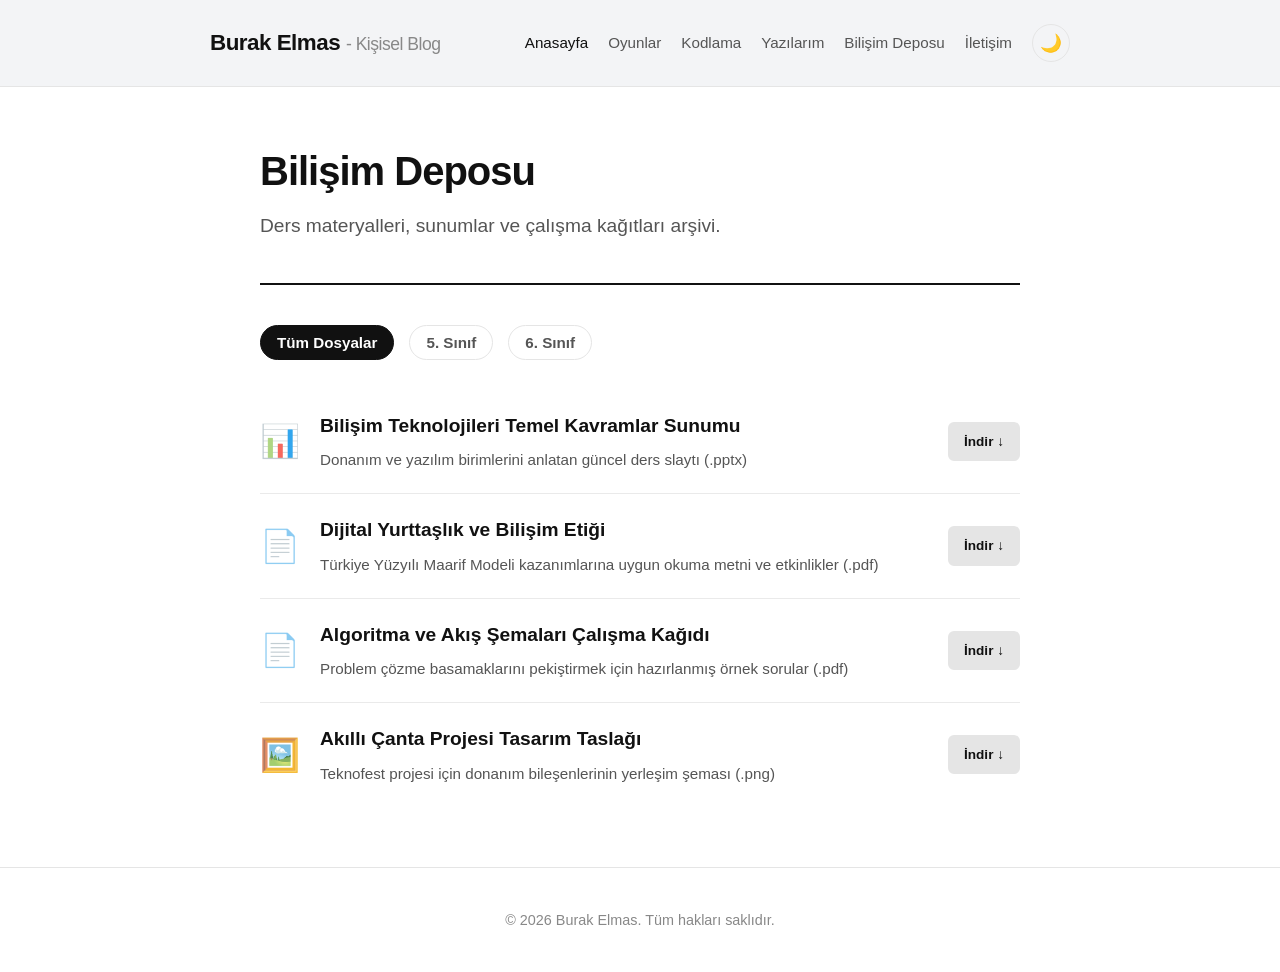
==== bilisim-deposu.html @ 51638538 "Add files via upload" ====
<!DOCTYPE html>
<html lang="tr">
<head>
    <meta charset="UTF-8">
    <meta name="viewport" content="width=device-width, initial-scale=1.0">
    <title>Bilişim Deposu - Burak Elmas</title>
    <link rel="stylesheet" href="style.css">
</head>
<body>

    <header>
        <nav>
            <div class="logo">Burak Elmas <span class="logo-sub">- Kişisel Blog</span></div>
            <ul class="menu">
                <li><a href="index.html" class="active">Anasayfa</a></li>
                <li><a href="oyunlar.html">Oyunlar</a></li>
                <li><a href="#">Kodlama</a></li>
                <li><a href="#">Yazılarım</a></li>
                <li><a href="bilisim-deposu.html">Bilişim Deposu</a></li>
                <li><a href="iletisim.html">İletişim</a></li>
                <li><button id="theme-toggle" class="theme-btn" title="Temayı Değiştir">🌙</button></li>
            </ul>
        </nav>
    </header>

    <main>
        <section class="hero">
            <h1>Bilişim Deposu</h1>
            <p>Ders materyalleri, sunumlar ve çalışma kağıtları arşivi.</p>
        </section>

        <section class="repository-section">
            
            <div class="filter-controls">
                <button class="filter-btn active" data-filter="all">Tüm Dosyalar</button>
                <button class="filter-btn" data-filter="sinif-5">5. Sınıf</button>
                <button class="filter-btn" data-filter="sinif-6">6. Sınıf</button>
            </div>

            <div class="file-list">

                <div class="file-item sinif-5">
                    <div class="file-icon">📊</div>
                    <div class="file-info">
                        <h3>Bilişim Teknolojileri Temel Kavramlar Sunumu</h3>
                        <p>Donanım ve yazılım birimlerini anlatan güncel ders slaytı (.pptx)</p>
                    </div>
                    <a href="dosyalar/temel-kavramlar.pptx" download class="download-btn">İndir &darr;</a>
                </div>

                <div class="file-item sinif-5">
                    <div class="file-icon">📄</div>
                    <div class="file-info">
                        <h3>Dijital Yurttaşlık ve Bilişim Etiği</h3>
                        <p>Türkiye Yüzyılı Maarif Modeli kazanımlarına uygun okuma metni ve etkinlikler (.pdf)</p>
                    </div>
                    <a href="dosyalar/dijital-yurttaslik.pdf" download class="download-btn">İndir &darr;</a>
                </div>

                <div class="file-item sinif-6">
                    <div class="file-icon">📄</div>
                    <div class="file-info">
                        <h3>Algoritma ve Akış Şemaları Çalışma Kağıdı</h3>
                        <p>Problem çözme basamaklarını pekiştirmek için hazırlanmış örnek sorular (.pdf)</p>
                    </div>
                    <a href="dosyalar/algoritma-calisma-kagidi.pdf" download class="download-btn">İndir &darr;</a>
                </div>

                <div class="file-item sinif-6">
                    <div class="file-icon">🖼️</div>
                    <div class="file-info">
                        <h3>Akıllı Çanta Projesi Tasarım Taslağı</h3>
                        <p>Teknofest projesi için donanım bileşenlerinin yerleşim şeması (.png)</p>
                    </div>
                    <a href="dosyalar/akilli-canta-taslak.png" download class="download-btn">İndir &darr;</a>
                </div>

            </div>
        </section>
    </main>

    <footer>
        <p>&copy; 2026 Burak Elmas. Tüm hakları saklıdır.</p>
    </footer>

    <script>
        // --- Karanlık Mod Scripti ---
        const themeToggle = document.getElementById('theme-toggle');
        const body = document.body;

        if (localStorage.getItem('theme') === 'dark') {
            body.classList.add('dark-mode');
            themeToggle.innerHTML = '☀️';
        }

        themeToggle.addEventListener('click', () => {
            body.classList.toggle('dark-mode');
            if (body.classList.contains('dark-mode')) {
                localStorage.setItem('theme', 'dark');
                themeToggle.innerHTML = '☀️';
            } else {
                localStorage.setItem('theme', 'light');
                themeToggle.innerHTML = '🌙';
            }
        });

        // --- Sınıf Filtreleme Scripti ---
        const filterBtns = document.querySelectorAll('.filter-btn');
        const fileItems = document.querySelectorAll('.file-item');

        filterBtns.forEach(btn => {
            btn.addEventListener('click', () => {
                // Aktif buton stilini değiştir
                filterBtns.forEach(b => b.classList.remove('active'));
                btn.classList.add('active');

                // Seçilen filtreyi al
                const filterValue = btn.getAttribute('data-filter');

                // Dosyaları gizle veya göster
                fileItems.forEach(item => {
                    if (filterValue === 'all' || item.classList.contains(filterValue)) {
                        item.style.display = 'flex';
                    } else {
                        item.style.display = 'none';
                    }
                });
            });
        });
    </script>

</body>
</html>
---- style.css ----
/* --- Renk Değişkenleri (Tema Yönetimi İçin) --- */
:root {
    --bg-color: #ffffff;
    --header-bg: #f3f4f6; 
    --text-primary: #111111;
    --text-secondary: #555555;
    --text-muted: #888888;
    --border-color: #e5e5e5;
    --card-border: #eaeaea;
}

/* Karanlık Mod Renkleri */
body.dark-mode {
    --bg-color: #121212; 
    --header-bg: #1a1a1a; 
    --text-primary: #f1f5f9;
    --text-secondary: #94a3b8;
    --text-muted: #64748b;
    --border-color: #334155;
    --card-border: #1e293b;
}

/* Temel Ayarlar */
* {
    box-sizing: border-box;
    margin: 0;
    padding: 0;
    font-family: -apple-system, BlinkMacSystemFont, "Segoe UI", Roboto, Helvetica, Arial, sans-serif;
}

body {
    background-color: var(--bg-color);
    color: var(--text-primary);
    line-height: 1.7;
    -webkit-font-smoothing: antialiased;
    transition: background-color 0.3s ease, color 0.3s ease; 
}

/* Header ve Navigasyon */
header {
    border-bottom: 1px solid var(--border-color);
    padding: 1.5rem 0;
    background-color: var(--header-bg);
    transition: background-color 0.3s ease;
}

nav {
    display: flex;
    justify-content: space-between;
    align-items: center;
    max-width: 900px;
    margin: auto;
    padding: 0 20px;
}

.logo {
    font-size: 1.4rem;
    font-weight: 800;
    letter-spacing: -0.5px;
    color: var(--text-primary);
}

.logo-sub {
    font-weight: 400;
    color: var(--text-muted);
    font-size: 1.1rem;
}

.menu {
    list-style: none;
    display: flex;
    align-items: center;
    gap: 20px;
}

.menu a {
    color: var(--text-secondary);
    text-decoration: none;
    font-size: 0.95rem;
    font-weight: 500;
    transition: color 0.2s ease;
}

.menu a:hover, .menu a.active {
    color: var(--text-primary);
}

/* Sadece Emoji İçeren Tema Butonu */
.theme-btn {
    background: transparent;
    border: 1px solid var(--border-color);
    color: var(--text-primary);
    width: 38px;
    height: 38px;
    border-radius: 50%;
    cursor: pointer;
    font-size: 1.1rem;
    display: flex;
    align-items: center;
    justify-content: center;
    transition: all 0.2s ease;
}

.theme-btn:hover {
    background-color: var(--border-color);
    transform: scale(1.05);
}

/* Ana İçerik Alanı */
main {
    max-width: 800px;
    margin: 0 auto;
    padding: 0 20px;
    min-height: 70vh;
}

/* Hero Bölümü */
.hero {
    padding: 60px 0 40px;
    border-bottom: 2px solid var(--text-primary);
    margin-bottom: 40px;
}

.hero h1 {
    font-size: 2.5rem;
    font-weight: 800;
    line-height: 1.2;
    letter-spacing: -1px;
    margin-bottom: 15px;
    color: var(--text-primary);
}

.hero p {
    font-size: 1.2rem;
    color: var(--text-secondary);
}

/* Yazı Kartları */
.section-header h2 {
    font-size: 1.1rem;
    text-transform: uppercase;
    letter-spacing: 2px;
    color: var(--text-muted);
    margin-bottom: 30px;
}

.post-card {
    padding: 30px 0;
    border-bottom: 1px solid var(--card-border);
}

.post-card:last-child {
    border-bottom: none;
}

.post-date {
    display: block;
    font-size: 0.85rem;
    color: var(--text-muted);
    margin-bottom: 8px;
    font-weight: 600;
    letter-spacing: 1px;
}

.post-card h3 {
    font-size: 1.8rem;
    line-height: 1.3;
    margin-bottom: 12px;
    font-weight: 700;
}

.post-card h3 a {
    color: var(--text-primary);
    text-decoration: none;
    transition: color 0.2s;
}

.post-card h3 a:hover {
    color: var(--text-secondary);
}

.post-excerpt {
    color: var(--text-secondary);
    margin-bottom: 15px;
    font-size: 1.05rem;
}

/* Okumaya Devam Et Linki */
.read-more {
    display: inline-flex;
    align-items: center;
    color: var(--text-primary);
    text-decoration: none;
    font-weight: 600;
    font-size: 0.9rem;
    border-bottom: 1px solid transparent;
    transition: border-color 0.2s ease;
}

.read-more:hover {
    border-color: var(--text-primary);
}

/* Footer Tasarımı */
footer {
    text-align: center;
    padding: 40px 20px;
    border-top: 1px solid var(--border-color);
    color: var(--text-muted);
    font-size: 0.9rem;
    margin-top: 60px;
}
/* --- BİLİŞİM DEPOSU SAYFASI EKLENTİLERİ --- */

/* Filtreleme Butonları */
.filter-controls {
    display: flex;
    gap: 15px;
    margin-bottom: 30px;
}

.filter-btn {
    background-color: transparent;
    border: 1px solid var(--border-color);
    color: var(--text-secondary);
    padding: 8px 16px;
    border-radius: 20px;
    cursor: pointer;
    font-size: 0.95rem;
    font-weight: 600;
    transition: all 0.2s ease;
}

.filter-btn:hover {
    border-color: var(--text-primary);
    color: var(--text-primary);
}

.filter-btn.active {
    background-color: var(--text-primary);
    color: var(--bg-color);
    border-color: var(--text-primary);
}

/* Dosya Listesi ve Elemanları */
.file-list {
    display: flex;
    flex-direction: column;
}

.file-item {
    display: flex;
    align-items: center;
    padding: 20px 0;
    border-bottom: 1px solid var(--card-border);
    transition: transform 0.2s ease;
}

.file-item:last-child {
    border-bottom: none;
}

.file-item:hover {
    transform: translateX(5px); /* Üzerine gelince hafif sağa kayma efekti */
}

.file-icon {
    font-size: 2rem;
    margin-right: 20px;
    opacity: 0.8;
}

.file-info {
    flex-grow: 1;
}

.file-info h3 {
    font-size: 1.2rem;
    color: var(--text-primary);
    margin-bottom: 5px;
    font-weight: 600;
}

.file-info p {
    font-size: 0.95rem;
    color: var(--text-secondary);
}

/* İndir Butonu */
.download-btn {
    display: inline-flex;
    align-items: center;
    padding: 8px 16px;
    background-color: var(--border-color);
    color: var(--text-primary);
    text-decoration: none;
    font-size: 0.85rem;
    font-weight: 700;
    border-radius: 6px;
    transition: all 0.2s ease;
    margin-left: 20px;
}

.download-btn:hover {
    background-color: var(--text-primary);
    color: var(--bg-color);
}
/* --- OYUNLAR SAYFASI EKLENTİLERİ --- */

/* Izgara (Grid) Yapısı: Kutuları yan yana dizer */
.games-grid {
    display: grid;
    grid-template-columns: repeat(auto-fit, minmax(220px, 1fr));
    gap: 30px;
    margin-top: 20px;
    margin-bottom: 50px;
}

/* Oyun Kartlarının Temel Tasarımı */
.game-card {
    display: flex;
    flex-direction: column;
    align-items: center;
    justify-content: center;
    padding: 40px 20px;
    border-radius: 20px;
    text-decoration: none;
    transition: transform 0.3s ease, box-shadow 0.3s ease;
    text-align: center;
    border: 2px solid rgba(0,0,0,0.05);
}

.game-card:hover {
    transform: translateY(-8px); /* Üzerine gelince yukarı kalkma efekti */
    box-shadow: 0 15px 25px rgba(0,0,0,0.1);
}

.game-icon {
    font-size: 3.5rem;
    margin-bottom: 15px;
    transition: transform 0.3s ease;
}

.game-card:hover .game-icon {
    transform: scale(1.1); /* Üzerine gelince emojiyi hafif büyütür */
}

.game-card h3 {
    font-size: 1.4rem;
    margin-bottom: 10px;
    font-weight: 800;
}

.game-card p {
    font-size: 0.95rem;
    line-height: 1.4;
    opacity: 0.85;
}

/* Tatlı ve Farklı Renkler (Pastel Tonlar) */
.game-card.hanoi {
    background-color: #dbeafe; /* Pastel Mavi */
    color: #1e3a8a; /* Koyu Mavi Yazı */
}

.game-card.sudoku {
    background-color: #dcfce7; /* Pastel Yeşil */
    color: #166534; /* Koyu Yeşil Yazı */
}

.game-card.kurt {
    background-color: #fef08a; /* Pastel Sarı */
    color: #854d0e; /* Koyu Hardal/Kahverengi Yazı */
}

/* Karanlık Mod İstisnası */
body.dark-mode .game-card.hanoi,
body.dark-mode .game-card.sudoku,
body.dark-mode .game-card.kurt {
    /* Karanlık modda da bu kartların içindeki yazı renklerini sabit tutuyoruz ki okunaklı olsunlar */
}
/* Oyun 4: Satranç (Pastel Mor) */
.game-card.satranc {
    background-color: #f3e8ff; /* Pastel Mor */
    color: #581c87; /* Koyu Mor Yazı */
}

/* Karanlık mod istisnasına satrancı da ekliyoruz ki renkleri bozulmasın */
body.dark-mode .game-card.satranc {
    color: #581c87;
}

/* --- İLETİŞİM SAYFASI EKLENTİLERİ --- */

.contact-section {
    display: flex;
    justify-content: center;
    align-items: center;
    padding: 20px 0 60px 0;
}

.social-links {
    display: flex;
    gap: 30px;
    width: 100%;
    max-width: 600px;
}

/* Sosyal Medya Kartları Temel Tasarımı */
.social-card {
    flex: 1;
    display: flex;
    align-items: center;
    padding: 25px;
    border-radius: 15px;
    text-decoration: none;
    transition: transform 0.3s ease, box-shadow 0.3s ease;
    border: 1px solid var(--border-color);
}

.social-card:hover {
    transform: translateY(-5px);
    box-shadow: 0 10px 20px rgba(0,0,0,0.05);
}

.social-icon {
    font-size: 2.5rem;
    margin-right: 20px;
}

.social-text h3 {
    font-size: 1.3rem;
    margin-bottom: 5px;
    font-weight: 700;
}

.social-text p {
    font-size: 0.95rem;
    opacity: 0.9;
}

/* Instagram Kartı Renkleri */
.social-card.instagram {
    background: linear-gradient(45deg, #f09433 0%, #e6683c 25%, #dc2743 50%, #cc2366 75%, #bc1888 100%);
    color: white;
    border: none;
}

/* YouTube Kartı Renkleri */
.social-card.youtube {
    background-color: #ff0000;
    color: white;
    border: none;
}

/* Mobil Uyumluluk İçin (Ekran küçüldüğünde alt alta geçsin) */
@media (max-width: 600px) {
    .social-links {
        flex-direction: column;
    }
}
/* --- RESİMLİ YAZI LİSTESİ (ARTICLE CARD) TASARIMI --- */

.article-list {
    display: flex;
    flex-direction: column;
    gap: 30px;
    margin-bottom: 50px;
}

.article-card {
    display: flex;
    gap: 25px;
    padding: 20px;
    border: 1px solid var(--card-border);
    border-radius: 12px;
    transition: transform 0.2s ease, box-shadow 0.2s ease, border-color 0.2s ease;
    background-color: transparent;
}

.article-card:hover {
    transform: translateY(-3px);
    box-shadow: 0 8px 20px rgba(0,0,0,0.06);
    border-color: var(--text-primary);
}

.article-thumb {
    flex-shrink: 0;
    width: 220px;
    height: 150px;
    border-radius: 8px;
    overflow: hidden;
}

.article-thumb img {
    width: 100%;
    height: 100%;
    object-fit: cover; /* Resmi en-boy oranını bozmadan kutuya sığdırır */
    transition: transform 0.3s ease;
}

.article-card:hover .article-thumb img {
    transform: scale(1.05); /* Üzerine gelince resim hafifçe yakınlaşır */
}

.article-content {
    flex-grow: 1;
    display: flex;
    flex-direction: column;
    justify-content: center;
}

.article-content h3 {
    font-size: 1.4rem;
    margin-bottom: 10px;
    line-height: 1.3;
}

.article-content h3 a {
    color: var(--text-primary);
    text-decoration: none;
    transition: color 0.2s ease;
}

.article-content h3 a:hover {
    color: var(--text-secondary);
}

/* Mobilde ve Dar Ekranlarda Görünüm */
@media (max-width: 650px) {
    .article-card {
        flex-direction: column; /* Mobilde resim üste, yazı alta geçer */
        padding: 15px;
        gap: 15px;
    }
    
    .article-thumb {
        width: 100%;
        height: 200px;
    }
}
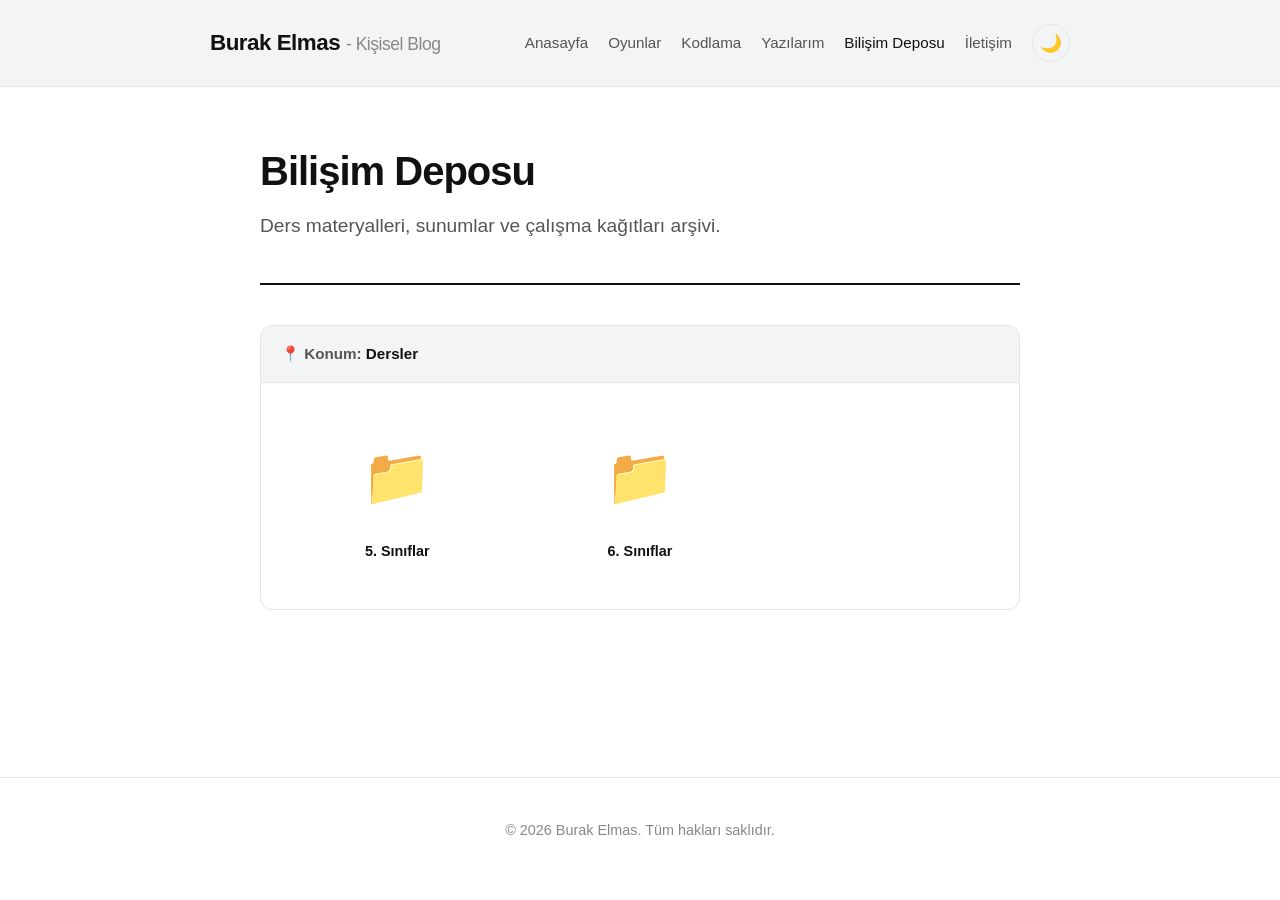
==== commit e78a7392: "v0.2" ====
--- a/bilisim-deposu.html
+++ b/bilisim-deposu.html
@@ -12,11 +12,11 @@
         <nav>
             <div class="logo">Burak Elmas <span class="logo-sub">- Kişisel Blog</span></div>
             <ul class="menu">
-                <li><a href="index.html" class="active">Anasayfa</a></li>
+                <li><a href="index.html">Anasayfa</a></li>
                 <li><a href="oyunlar.html">Oyunlar</a></li>
-                <li><a href="#">Kodlama</a></li>
-                <li><a href="#">Yazılarım</a></li>
-                <li><a href="bilisim-deposu.html">Bilişim Deposu</a></li>
+                <li><a href="kodlama.html">Kodlama</a></li>
+                <li><a href="yazilarim.html">Yazılarım</a></li>
+                <li><a href="bilisim-deposu.html" class="active">Bilişim Deposu</a></li>
                 <li><a href="iletisim.html">İletişim</a></li>
                 <li><button id="theme-toggle" class="theme-btn" title="Temayı Değiştir">🌙</button></li>
             </ul>
@@ -29,53 +29,16 @@
             <p>Ders materyalleri, sunumlar ve çalışma kağıtları arşivi.</p>
         </section>
 
-        <section class="repository-section">
+        <section class="file-manager">
             
-            <div class="filter-controls">
-                <button class="filter-btn active" data-filter="all">Tüm Dosyalar</button>
-                <button class="filter-btn" data-filter="sinif-5">5. Sınıf</button>
-                <button class="filter-btn" data-filter="sinif-6">6. Sınıf</button>
+            <div class="path-bar">
+                <span>📍 Konum: </span>
+                <span id="current-path" class="path-text">Dersler</span>
             </div>
 
-            <div class="file-list">
-
-                <div class="file-item sinif-5">
-                    <div class="file-icon">📊</div>
-                    <div class="file-info">
-                        <h3>Bilişim Teknolojileri Temel Kavramlar Sunumu</h3>
-                        <p>Donanım ve yazılım birimlerini anlatan güncel ders slaytı (.pptx)</p>
-                    </div>
-                    <a href="dosyalar/temel-kavramlar.pptx" download class="download-btn">İndir &darr;</a>
+            <div id="explorer-window" class="explorer-grid">
                 </div>
 
-                <div class="file-item sinif-5">
-                    <div class="file-icon">📄</div>
-                    <div class="file-info">
-                        <h3>Dijital Yurttaşlık ve Bilişim Etiği</h3>
-                        <p>Türkiye Yüzyılı Maarif Modeli kazanımlarına uygun okuma metni ve etkinlikler (.pdf)</p>
-                    </div>
-                    <a href="dosyalar/dijital-yurttaslik.pdf" download class="download-btn">İndir &darr;</a>
-                </div>
-
-                <div class="file-item sinif-6">
-                    <div class="file-icon">📄</div>
-                    <div class="file-info">
-                        <h3>Algoritma ve Akış Şemaları Çalışma Kağıdı</h3>
-                        <p>Problem çözme basamaklarını pekiştirmek için hazırlanmış örnek sorular (.pdf)</p>
-                    </div>
-                    <a href="dosyalar/algoritma-calisma-kagidi.pdf" download class="download-btn">İndir &darr;</a>
-                </div>
-
-                <div class="file-item sinif-6">
-                    <div class="file-icon">🖼️</div>
-                    <div class="file-info">
-                        <h3>Akıllı Çanta Projesi Tasarım Taslağı</h3>
-                        <p>Teknofest projesi için donanım bileşenlerinin yerleşim şeması (.png)</p>
-                    </div>
-                    <a href="dosyalar/akilli-canta-taslak.png" download class="download-btn">İndir &darr;</a>
-                </div>
-
-            </div>
         </section>
     </main>
 
@@ -84,15 +47,112 @@
     </footer>
 
     <script>
-        // --- Karanlık Mod Scripti ---
+// --- KLASÖR VE DOSYA SİSTEMİ ---
+        const dosyaSistemi = {
+            "Dersler": [
+                { tip: "klasor", ad: "5. Sınıflar", hedef: "5. Siniflar" },
+                { tip: "klasor", ad: "6. Sınıflar", hedef: "6. Siniflar" }
+
+            ],
+            
+            // --- 5. SINIFLAR ANA KLASÖRÜ ---
+            "5. Siniflar": [
+                { tip: "klasor", ad: "Ana Dizine Dön", hedef: "Dersler", ikon: "↩️" },
+                { tip: "klasor", ad: "Mart-Son", hedef: "5. Siniflar - Mart-Son" },
+                { tip: "klasor", ad: "Nisan-1", hedef: "5. Siniflar - Nisan-1" },
+                { tip: "klasor", ad: "Nisan-2", hedef: "5. Siniflar - Nisan-2" },
+                { tip: "klasor", ad: "Nisan-3", hedef: "5. Siniflar - Nisan-3" }
+        
+            ],
+            
+            // --- 6. SINIFLAR ANA KLASÖRÜ ---
+            "6. Siniflar": [
+                { tip: "klasor", ad: "Ana Dizine Dön", hedef: "Dersler", ikon: "↩️" },
+                { tip: "klasor", ad: "Mart-Son", hedef: "6. Siniflar - Mart-Son" },
+                { tip: "klasor", ad: "Nisan-1", hedef: "6. Siniflar - Nisan-1" },
+                { tip: "klasor", ad: "Nisan-2", hedef: "6. Siniflar - Nisan-2" },
+                { tip: "klasor", ad: "Nisan-3", hedef: "6. Siniflar - Nisan-3" }
+            ],
+
+            
+
+            // --- YENİ EKLENEN ALT KLASÖRLERİN İÇERİKLERİ ---
+            // Bu klasörlere şimdilik sadece "Geri Dön" butonu ekledik. Kendi ders materyallerini buralara yerleştirebilirsin.
+            
+            "5. Siniflar - Mart-Son": [ { tip: "klasor", ad: "Üst Klasöre Dön", hedef: "5. Siniflar", ikon: "↩️" },
+                { tip: "dosya", ad: "Problem-Belirleme-ve-Algoritma-Olusturma-1.pdf", url: "dersler/5_sinif/Problem-Belirleme-ve-Algoritma-Olusturma-1.pdf" },
+                { tip: "dosya", ad: "problem çözme oyunu.pptx", url: "dersler/5_sinif/problem çözme oyunu.pptx" },
+                { tip: "dosya", ad: "2.Dönem 2. Hafta Problem Çözme Stratejileri.pptx", url: "dersler/5_sinif/2.Dönem 2. Hafta Problem Çözme Stratejileri.pptx" },
+                { tip: "dosya", ad: "2. Dönem 1. Hafta Problem.pptx", url: "dersler/5_sinif/2. Dönem 1. Hafta Problem.pptx" }
+ ],
+            "5. Siniflar - Nisan-1": [ { tip: "klasor", ad: "Üst Klasöre Dön", hedef: "5. Siniflar", ikon: "↩️" } ],
+            "5. Siniflar - Nisan-2": [ { tip: "klasor", ad: "Üst Klasöre Dön", hedef: "5. Siniflar", ikon: "↩️" } ],
+            "5. Siniflar - Nisan-3": [ { tip: "klasor", ad: "Üst Klasöre Dön", hedef: "5. Siniflar", ikon: "↩️" } ],
+
+            "6. Siniflar - Mart-Son": [ { tip: "klasor", ad: "Üst Klasöre Dön", hedef: "6. Siniflar", ikon: "↩️" } ],
+            "6. Siniflar - Nisan-1": [ { tip: "klasor", ad: "Üst Klasöre Dön", hedef: "6. Siniflar", ikon: "↩️" } ],
+            "6. Siniflar - Nisan-2": [ { tip: "klasor", ad: "Üst Klasöre Dön", hedef: "6. Siniflar", ikon: "↩️" } ],
+            "6. Siniflar - Nisan-3": [ { tip: "klasor", ad: "Üst Klasöre Dön", hedef: "6. Siniflar", ikon: "↩️" } ]
+        };
+
+        const explorerWindow = document.getElementById('explorer-window');
+        const currentPathText = document.getElementById('current-path');
+
+        // Uzantıya göre uygun emojiyi seçen fonksiyon
+        function getDosyaIkonu(dosyaAdi) {
+            const ad = dosyaAdi.toLowerCase();
+            if (ad.endsWith('.pdf')) return '📕'; 
+            if (ad.endsWith('.pptx') || ad.endsWith('.ppt')) return '📊'; 
+            if (ad.endsWith('.docx') || ad.endsWith('.doc')) return '📝'; 
+            if (ad.endsWith('.xlsx') || ad.endsWith('.xls')) return '📈'; 
+            if (ad.endsWith('.zip') || ad.endsWith('.rar')) return '🗂️'; 
+            if (ad.endsWith('.png') || ad.endsWith('.jpg') || ad.endsWith('.jpeg')) return '🖼️'; 
+            return '📄'; 
+        }
+
+        // Klasör içeriğini ekrana çizen fonksiyon
+        function klasoruAc(klasorAdi) {
+            explorerWindow.innerHTML = ''; 
+            currentPathText.innerText = klasorAdi; 
+
+            const icerikler = dosyaSistemi[klasorAdi];
+
+            icerikler.forEach(oge => {
+                const itemDiv = document.createElement('div');
+                itemDiv.classList.add('explorer-item');
+
+                if (oge.tip === "klasor") {
+                    itemDiv.innerHTML = `
+                        <div class="item-icon">${oge.ikon ? oge.ikon : '📁'}</div>
+                        <div class="item-name">${oge.ad}</div>
+                    `;
+                    itemDiv.onclick = () => klasoruAc(oge.hedef); 
+                } else if (oge.tip === "dosya") {
+                    const dosyaIkonu = getDosyaIkonu(oge.ad);
+                    itemDiv.innerHTML = `
+                        <div class="item-icon">${dosyaIkonu}</div>
+                        <div class="item-name">${oge.ad}</div>
+                        <a href="${oge.url}" download class="item-download" title="İndir">⬇️</a>
+                    `;
+                }
+
+                explorerWindow.appendChild(itemDiv);
+            });
+        }
+
+        // Başlangıçta ana dizini aç
+        klasoruAc("Dersler");
+// --- Karanlık Mod Scripti ---
         const themeToggle = document.getElementById('theme-toggle');
         const body = document.body;
-
+        
+        // Sayfa yüklendiğinde eski tercihi kontrol et
         if (localStorage.getItem('theme') === 'dark') {
             body.classList.add('dark-mode');
             themeToggle.innerHTML = '☀️';
         }
 
+        // Butona tıklandığında temayı değiştir
         themeToggle.addEventListener('click', () => {
             body.classList.toggle('dark-mode');
             if (body.classList.contains('dark-mode')) {
@@ -104,30 +164,6 @@
             }
         });
 
-        // --- Sınıf Filtreleme Scripti ---
-        const filterBtns = document.querySelectorAll('.filter-btn');
-        const fileItems = document.querySelectorAll('.file-item');
-
-        filterBtns.forEach(btn => {
-            btn.addEventListener('click', () => {
-                // Aktif buton stilini değiştir
-                filterBtns.forEach(b => b.classList.remove('active'));
-                btn.classList.add('active');
-
-                // Seçilen filtreyi al
-                const filterValue = btn.getAttribute('data-filter');
-
-                // Dosyaları gizle veya göster
-                fileItems.forEach(item => {
-                    if (filterValue === 'all' || item.classList.contains(filterValue)) {
-                        item.style.display = 'flex';
-                    } else {
-                        item.style.display = 'none';
-                    }
-                });
-            });
-        });
-    </script>
-
+                </script>
 </body>
 </html>
--- a/style.css
+++ b/style.css
@@ -538,4 +538,264 @@
         width: 100%;
         height: 200px;
     }
+}
+/* --- YAPIM AŞAMASINDA SAYFASI EKLENTİLERİ --- */
+
+.construction-main {
+    display: flex;
+    align-items: center;
+    justify-content: center;
+    min-height: 65vh;
+    text-align: center;
+}
+
+.construction-container {
+    padding: 40px 20px;
+    max-width: 500px;
+}
+
+.construction-icon {
+    font-size: 5rem;
+    margin-bottom: 20px;
+    animation: pulse 2s infinite; /* İkonun hafifçe nefes alıp vermesi için animasyon */
+}
+
+.construction-container h1 {
+    font-size: 2.5rem;
+    margin-bottom: 15px;
+    color: var(--text-primary);
+    font-weight: 800;
+    letter-spacing: -1px;
+}
+
+.construction-container p {
+    font-size: 1.1rem;
+    color: var(--text-secondary);
+    margin-bottom: 30px;
+    line-height: 1.6;
+}
+
+.back-btn {
+    display: inline-block;
+    padding: 10px 25px;
+    background-color: transparent;
+    color: var(--text-primary);
+    text-decoration: none;
+    border: 2px solid var(--border-color);
+    border-radius: 30px;
+    font-weight: 600;
+    font-size: 0.95rem;
+    transition: all 0.3s ease;
+}
+
+.back-btn:hover {
+    background-color: var(--text-primary);
+    color: var(--bg-color);
+    border-color: var(--text-primary);
+}
+
+/* Nefes Alma (Pulse) Animasyonu */
+@keyframes pulse {
+    0% { transform: scale(1); }
+    50% { transform: scale(1.1); }
+    100% { transform: scale(1); }
+}
+
+/* --- KLASÖR GEZGİNİ (FILE MANAGER) TASARIMI --- */
+
+.file-manager {
+    border: 1px solid var(--border-color);
+    border-radius: 12px;
+    background-color: transparent;
+    overflow: hidden;
+    margin-bottom: 50px;
+}
+
+/* Üstteki Konum Çubuğu */
+.path-bar {
+    background-color: var(--header-bg);
+    padding: 15px 20px;
+    border-bottom: 1px solid var(--border-color);
+    font-size: 0.95rem;
+    font-weight: 600;
+    color: var(--text-secondary);
+}
+
+.path-text {
+    color: var(--text-primary);
+}
+
+/* Klasör ve Dosyaların Izgarası */
+.explorer-grid {
+    display: grid;
+    grid-template-columns: repeat(auto-fill, minmax(180px, 1fr));
+    gap: 20px;
+    padding: 25px;
+}
+
+/* Klasör/Dosya İkonu Kutusu */
+.explorer-item {
+    display: flex;
+    flex-direction: column;
+    align-items: center;
+    padding: 20px 15px;
+    border-radius: 8px;
+    cursor: pointer;
+    transition: background-color 0.2s ease, transform 0.2s ease;
+    text-align: center;
+    position: relative;
+    border: 1px solid transparent;
+}
+
+.explorer-item:hover {
+    background-color: var(--header-bg);
+    border-color: var(--border-color);
+    transform: translateY(-3px);
+}
+
+.item-icon {
+    font-size: 3.5rem;
+    margin-bottom: 15px;
+}
+
+.item-name {
+    font-size: 0.9rem;
+    font-weight: 600;
+    color: var(--text-primary);
+    word-break: break-word; /* Uzun dosya isimlerini alt satıra atar */
+}
+
+/* İndirme Butonu (Sadece dosyalarda görünür) */
+.item-download {
+    position: absolute;
+    top: 10px;
+    right: 10px;
+    background-color: var(--bg-color);
+    border: 1px solid var(--border-color);
+    border-radius: 50%;
+    width: 30px;
+    height: 30px;
+    display: flex;
+    align-items: center;
+    justify-content: center;
+    text-decoration: none;
+    font-size: 1rem;
+    opacity: 0; /* Normalde gizli */
+    transition: opacity 0.2s ease, transform 0.2s ease;
+}
+
+.explorer-item:hover .item-download {
+    opacity: 1; /* Farenin imleci üzerine gelince görünür */
+}
+
+.item-download:hover {
+    transform: scale(1.1);
+    background-color: var(--text-primary);
+}
+/* Oyun 5: Wordwall (Pastel Pembe) */
+.game-card.wordwall {
+    background-color: #fce7f3; 
+    color: #9d174d; 
+}
+
+/* Oyun 6: Code.org (Pastel Turuncu) */
+.game-card.codeorg {
+    background-color: #ffedd5; 
+    color: #c2410c; 
+}
+
+/* Karanlık Mod İstisnaları */
+body.dark-mode .game-card.wordwall { color: #9d174d; }
+body.dark-mode .game-card.codeorg { color: #c2410c; }
+
+/* --- LİNK LİSTESİ TASARIMI (Wordwall ve Code.org sayfaları için) --- */
+.link-list-container {
+    display: flex;
+    flex-direction: column;
+    gap: 15px;
+    margin-bottom: 50px;
+}
+
+.link-item {
+    display: flex;
+    align-items: center;
+    padding: 20px;
+    background-color: transparent;
+    border: 1px solid var(--border-color);
+    border-radius: 10px;
+    text-decoration: none;
+    transition: transform 0.2s ease, box-shadow 0.2s ease, border-color 0.2s ease;
+}
+
+.link-item:hover {
+    transform: translateX(5px);
+    box-shadow: 0 5px 15px rgba(0,0,0,0.05);
+    border-color: var(--text-primary);
+}
+
+.link-icon {
+    font-size: 2rem;
+    margin-right: 20px;
+}
+
+.link-content h3 {
+    font-size: 1.2rem;
+    color: var(--text-primary);
+    margin-bottom: 5px;
+    font-weight: 700;
+}
+
+.link-content p {
+    font-size: 0.95rem;
+    color: var(--text-secondary);
+}
+/* --- GRUPLANDIRILMIŞ LİNK LİSTELERİ TASARIMI --- */
+.link-group {
+    margin-bottom: 40px;
+}
+
+.link-group h3 {
+    font-size: 1.3rem;
+    color: var(--text-primary);
+    margin-bottom: 15px;
+    padding-bottom: 8px;
+    border-bottom: 2px solid var(--border-color);
+    font-weight: 700;
+}
+
+.grouped-links {
+    display: flex;
+    flex-direction: column;
+    gap: 10px;
+}
+
+.grouped-links a {
+    display: block;
+    padding: 12px 20px 12px 45px;
+    background-color: transparent;
+    border: 1px solid var(--border-color);
+    border-radius: 8px;
+    color: var(--text-primary);
+    text-decoration: none;
+    font-weight: 500;
+    font-size: 1rem;
+    transition: all 0.2s ease;
+    position: relative;
+}
+
+/* Linklerin başına küçük bir ikon ekler */
+.grouped-links a::before {
+    content: '🔗'; 
+    position: absolute;
+    left: 15px;
+    top: 50%;
+    transform: translateY(-50%);
+    font-size: 1rem;
+    opacity: 0.7;
+}
+
+.grouped-links a:hover {
+    border-color: var(--text-primary);
+    background-color: var(--header-bg);
+    transform: translateX(5px);
 }
